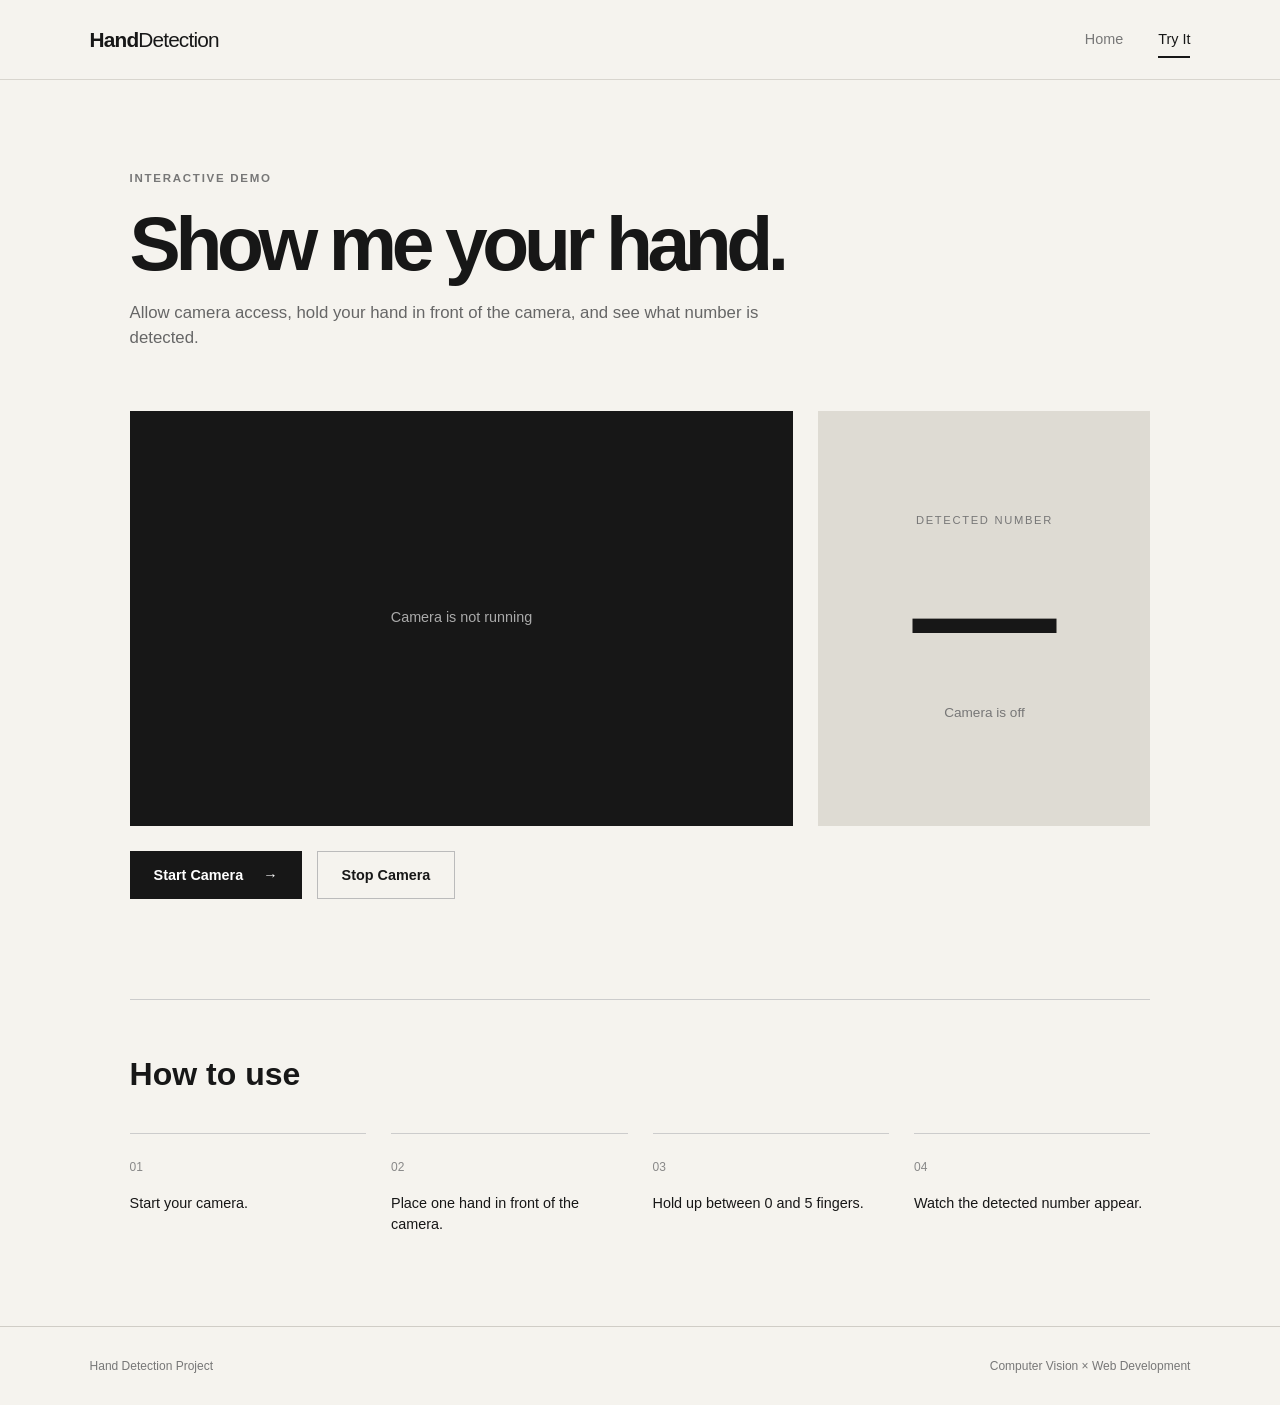
==== play.html @ 30af3331 "initial frontend done" ====
<!DOCTYPE html>
<html lang="en">
<head>
    <meta charset="UTF-8">
    <meta name="viewport" content="width=device-width, initial-scale=1.0">

    <title>Try It — Hand Detection</title>

    <link rel="stylesheet" href="style.css">
</head>

<body>

    <!-- Navigation -->
    <header class="navbar">
        <a href="index.html" class="logo">Hand<span>Detection</span></a>

        <nav>
            <a href="index.html" class="nav-link">Home</a>
            <a href="play.html" class="nav-link active">Try It</a>
        </nav>
    </header>


    <main>

        <section class="play-section">

            <div class="play-heading">

                <p class="eyebrow">INTERACTIVE DEMO</p>

                <h1>
                    Show me your hand.
                </h1>

                <p>
                    Allow camera access, hold your hand in front of
                    the camera, and see what number is detected.
                </p>

            </div>


            <div class="detector">

                <!-- Camera -->
                <div class="camera-container">

                    <video
                        id="camera"
                        autoplay
                        playsinline>
                    </video>

                    <div id="camera-message" class="camera-message">
                        Camera is not running
                    </div>

                </div>


                <!-- Result -->
                <div class="result-container">

                    <p class="result-label">
                        DETECTED NUMBER
                    </p>

                    <div id="result" class="result-number">
                        —
                    </div>

                    <p id="status" class="status">
                        Camera is off
                    </p>

                </div>

            </div>


            <!-- Controls -->
            <div class="controls">

                <button id="start-camera" class="primary-button button">
                    Start Camera
                    <span>→</span>
                </button>

                <button id="stop-camera" class="secondary-button button">
                    Stop Camera
                </button>

            </div>


            <!-- Instructions -->
            <div class="instructions">

                <h2>How to use</h2>

                <div class="instruction-list">

                    <div>
                        <span>01</span>
                        <p>Start your camera.</p>
                    </div>

                    <div>
                        <span>02</span>
                        <p>Place one hand in front of the camera.</p>
                    </div>

                    <div>
                        <span>03</span>
                        <p>Hold up between 0 and 5 fingers.</p>
                    </div>

                    <div>
                        <span>04</span>
                        <p>Watch the detected number appear.</p>
                    </div>

                </div>

            </div>

        </section>

    </main>


    <footer>
        <p>Hand Detection Project</p>
        <p>Computer Vision × Web Development</p>
    </footer>


    <script src="play.js"></script>

</body>
</html>
---- style.css ----
/* =========================
   GENERAL
========================= */

* {
    margin: 0;
    padding: 0;
    box-sizing: border-box;
}

html {
    scroll-behavior: smooth;
}

body {
    font-family: Arial, Helvetica, sans-serif;
    background: #f5f3ee;
    color: #171717;
    line-height: 1.5;
}

a {
    text-decoration: none;
    color: inherit;
}


/* =========================
   NAVIGATION
========================= */

.navbar {
    height: 80px;
    padding: 0 7%;
    display: flex;
    justify-content: space-between;
    align-items: center;

    border-bottom: 1px solid #d8d5ce;

    background: #f5f3ee;
}

.logo {
    font-size: 1.3rem;
    font-weight: 700;
    letter-spacing: -0.04em;
}

.logo span {
    font-weight: 400;
}

nav {
    display: flex;
    gap: 35px;
}

.nav-link {
    position: relative;

    font-size: 0.9rem;
    color: #777;

    transition: color 0.2s ease;
}

.nav-link:hover,
.nav-link.active {
    color: #171717;
}

.nav-link.active::after {
    content: "";

    position: absolute;

    left: 0;
    right: 0;
    bottom: -8px;

    height: 2px;

    background: #171717;
}


/* =========================
   GENERAL ELEMENTS
========================= */

.eyebrow {
    margin-bottom: 20px;

    font-size: 0.72rem;
    font-weight: 700;
    letter-spacing: 0.15em;

    color: #777;
}

.primary-button,
.secondary-button {
    display: inline-flex;
    align-items: center;
    gap: 20px;

    padding: 15px 24px;

    border: none;

    font-size: 0.9rem;
    font-weight: 600;

    cursor: pointer;

    transition:
        transform 0.2s ease,
        background 0.2s ease;
}

.primary-button {
    background: #171717;
    color: white;
}

.primary-button:hover {
    transform: translateY(-3px);
    background: #333;
}

.secondary-button {
    background: transparent;
    color: #171717;

    border: 1px solid #bbb;
}

.secondary-button:hover {
    transform: translateY(-3px);
    background: #e9e6df;
}


/* =========================
   HERO
========================= */

.hero {
    min-height: calc(100vh - 80px);

    padding: 100px 7%;

    display: grid;
    grid-template-columns: 1fr 1fr;

    align-items: center;

    gap: 80px;
}

.hero-content h1 {
    max-width: 700px;

    font-size: clamp(3.5rem, 7vw, 7rem);
    line-height: 0.95;
    letter-spacing: -0.07em;

    margin-bottom: 35px;
}

.hero-description {
    max-width: 500px;

    margin-bottom: 40px;

    font-size: 1.1rem;
    color: #666;
}


/* =========================
   HERO VISUAL
========================= */

.hero-visual {
    position: relative;

    min-height: 500px;

    display: flex;
    align-items: center;
    justify-content: center;
}

.hand-card {
    position: relative;

    width: 360px;
    height: 360px;

    display: flex;
    align-items: center;
    justify-content: center;

    background: #dedbd3;

    border-radius: 50%;
}

.hand-placeholder {
    font-size: 12rem;
    filter: grayscale(1);
}

.number-display {
    position: absolute;

    right: 5%;
    top: 8%;

    width: 130px;
    height: 130px;

    display: flex;
    flex-direction: column;
    justify-content: center;
    align-items: center;

    background: #171717;
    color: white;

    z-index: 2;
}

.number-label {
    font-size: 0.6rem;
    letter-spacing: 0.15em;
    color: #aaa;
}

.big-number {
    font-size: 4rem;
    font-weight: 700;
    line-height: 1;
}

.landmark-dot {
    position: absolute;

    width: 10px;
    height: 10px;

    background: #171717;

    border-radius: 50%;
}

.dot-1 {
    top: 28%;
    left: 42%;
}

.dot-2 {
    top: 42%;
    left: 27%;
}

.dot-3 {
    top: 54%;
    left: 65%;
}

.dot-4 {
    bottom: 28%;
    left: 48%;
}

.dot-5 {
    bottom: 20%;
    right: 25%;
}


/* =========================
   HOW IT WORKS
========================= */

.how-section {
    padding: 120px 7%;

    background: #171717;
    color: white;
}

.section-heading h2,
.tech-section h2,
.cta-section h2 {
    font-size: clamp(3rem, 5vw, 5rem);

    line-height: 0.95;
    letter-spacing: -0.06em;
}

.steps {
    margin-top: 90px;

    display: grid;
    grid-template-columns: repeat(4, 1fr);

    gap: 30px;
}

.step {
    padding-top: 25px;

    border-top: 1px solid #555;
}

.step-number {
    color: #888;

    font-size: 0.8rem;
}

.step h3 {
    margin: 25px 0 15px;

    font-size: 1.5rem;
}

.step p {
    color: #aaa;
    font-size: 0.95rem;
}


/* =========================
   TECHNOLOGY
========================= */

.tech-section {
    padding: 120px 7%;

    display: grid;
    grid-template-columns: 1fr 1fr;

    gap: 100px;
}

.tech-list {
    display: grid;
    grid-template-columns: 1fr 1fr;
}

.tech-item {
    padding: 25px 0;

    border-top: 1px solid #ccc;
}

.tech-item span {
    display: block;

    margin-bottom: 15px;

    color: #888;
    font-size: 0.75rem;
}

.tech-item strong {
    font-size: 1.2rem;
}

.tech-item p {
    margin-top: 5px;

    color: #777;
    font-size: 0.85rem;
}


/* =========================
   CTA
========================= */

.cta-section {
    padding: 140px 7%;

    text-align: center;

    background: #dedbd3;
}

.cta-section .eyebrow {
    margin-bottom: 30px;
}

.cta-section h2 {
    margin-bottom: 45px;
}


/* =========================
   PLAY PAGE
========================= */

.play-section {
    max-width: 1200px;

    margin: auto;

    padding: 90px 7%;
}

.play-heading {
    max-width: 700px;

    margin-bottom: 60px;
}

.play-heading h1 {
    margin-bottom: 20px;

    font-size: clamp(3rem, 6vw, 6rem);
    line-height: 0.95;

    letter-spacing: -0.07em;
}

.play-heading p:not(.eyebrow) {
    color: #666;
    font-size: 1.05rem;
}

.detector {
    display: grid;
    grid-template-columns: 2fr 1fr;

    gap: 25px;
}

.camera-container {
    position: relative;

    aspect-ratio: 16 / 10;

    overflow: hidden;

    background: #171717;
}

#camera {
    width: 100%;
    height: 100%;

    object-fit: cover;

    transform: scaleX(-1);
}

.camera-message {
    position: absolute;

    left: 50%;
    top: 50%;

    transform: translate(-50%, -50%);

    color: #aaa;

    font-size: 0.9rem;
}

.result-container {
    min-height: 300px;

    padding: 40px;

    display: flex;
    flex-direction: column;

    justify-content: center;
    align-items: center;

    background: #dedbd3;
}

.result-label {
    font-size: 0.7rem;
    letter-spacing: 0.15em;

    color: #777;
}

.result-number {
    margin: 15px 0;

    font-size: 9rem;
    line-height: 1;

    font-weight: 700;
}

.status {
    color: #777;
    font-size: 0.85rem;
}

.controls {
    margin-top: 25px;

    display: flex;
    gap: 15px;
}

.button {
    font-family: inherit;
}

.instructions {
    margin-top: 100px;

    padding-top: 50px;

    border-top: 1px solid #ccc;
}

.instructions h2 {
    margin-bottom: 35px;

    font-size: 2rem;
}

.instruction-list {
    display: grid;
    grid-template-columns: repeat(4, 1fr);

    gap: 25px;
}

.instruction-list div {
    padding-top: 20px;

    border-top: 1px solid #ccc;
}

.instruction-list span {
    color: #888;
    font-size: 0.75rem;
}

.instruction-list p {
    margin-top: 15px;

    font-size: 0.9rem;
}


/* =========================
   FOOTER
========================= */

footer {
    padding: 30px 7%;

    display: flex;
    justify-content: space-between;

    border-top: 1px solid #d0cdc6;

    color: #777;

    font-size: 0.75rem;
}


/* =========================
   MOBILE
========================= */

@media (max-width: 800px) {

    .navbar {
        padding: 0 5%;
    }

    .hero {
        padding: 70px 5%;

        grid-template-columns: 1fr;

        gap: 40px;
    }

    .hero-content h1 {
        font-size: 4rem;
    }

    .hero-visual {
        min-height: 350px;
    }

    .hand-card {
        width: 280px;
        height: 280px;
    }

    .hand-placeholder {
        font-size: 9rem;
    }

    .number-display {
        width: 100px;
        height: 100px;
    }

    .big-number {
        font-size: 3rem;
    }

    .steps {
        grid-template-columns: 1fr 1fr;
    }

    .tech-section {
        grid-template-columns: 1fr;

        gap: 60px;
    }

    .detector {
        grid-template-columns: 1fr;
    }

    .instruction-list {
        grid-template-columns: 1fr 1fr;
    }

    footer {
        flex-direction: column;
        gap: 10px;
    }
}

@media (max-width: 500px) {

    nav {
        gap: 15px;
    }

    .hero-content h1 {
        font-size: 3.2rem;
    }

    .steps {
        grid-template-columns: 1fr;
    }

    .tech-list {
        grid-template-columns: 1fr;
    }

    .instruction-list {
        grid-template-columns: 1fr;
    }

    .controls {
        flex-direction: column;
    }

    .button {
        justify-content: center;
    }
}
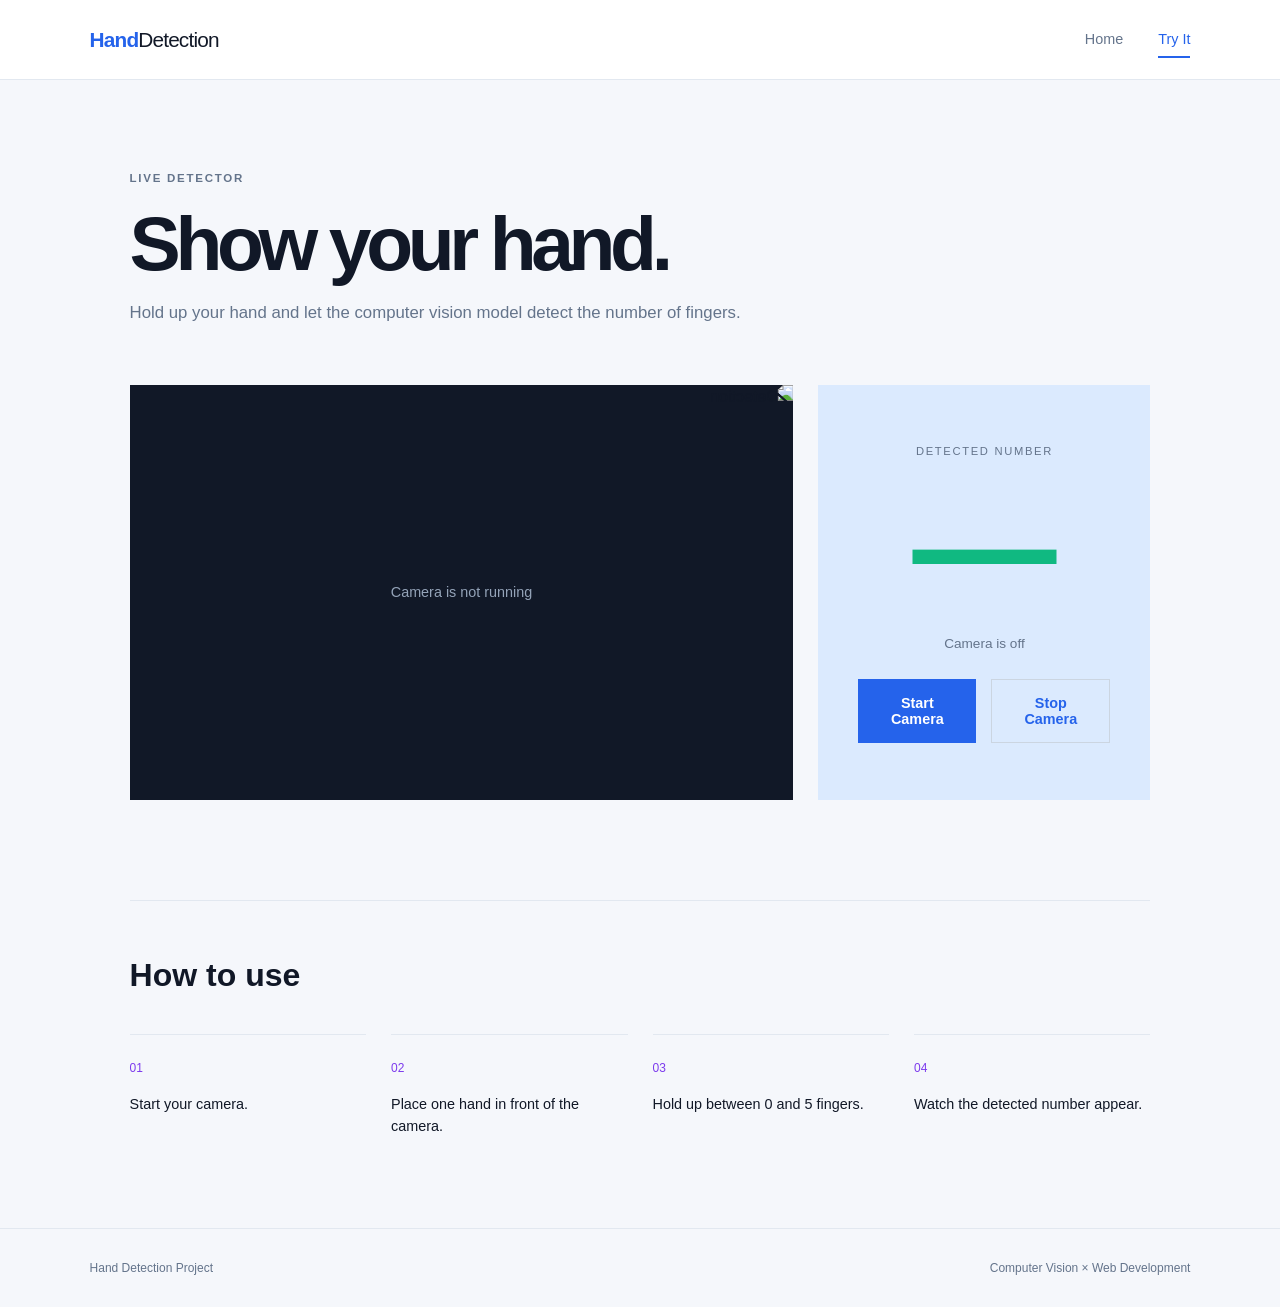
==== commit a86667fd: "Connect frontend to backend API" ====
--- a/play.html
+++ b/play.html
@@ -1,5 +1,6 @@
 <!DOCTYPE html>
 <html lang="en">
+
 <head>
     <meta charset="UTF-8">
     <meta name="viewport" content="width=device-width, initial-scale=1.0">
@@ -13,7 +14,9 @@
 
     <!-- Navigation -->
     <header class="navbar">
-        <a href="index.html" class="logo">Hand<span>Detection</span></a>
+        <a href="index.html" class="logo">
+            Hand<span>Detection</span>
+        </a>
 
         <nav>
             <a href="index.html" class="nav-link">Home</a>
@@ -22,26 +25,29 @@
     </header>
 
 
+    <!-- Main Content -->
     <main>
 
         <section class="play-section">
 
+            <!-- Heading -->
             <div class="play-heading">
 
-                <p class="eyebrow">INTERACTIVE DEMO</p>
+                <p class="eyebrow">LIVE DETECTOR</p>
 
                 <h1>
-                    Show me your hand.
+                    Show your hand.
                 </h1>
 
                 <p>
-                    Allow camera access, hold your hand in front of
-                    the camera, and see what number is detected.
+                    Hold up your hand and let the computer
+                    vision model detect the number of fingers.
                 </p>
 
             </div>
 
 
+            <!-- Detector -->
             <div class="detector">
 
                 <!-- Camera -->
@@ -53,7 +59,13 @@
                         playsinline>
                     </video>
 
-                    <div id="camera-message" class="camera-message">
+                    <img
+                        id="detection-overlay"
+                        alt="Detection">
+
+                    <div
+                        id="camera-message"
+                        class="camera-message">
                         Camera is not running
                     </div>
 
@@ -63,36 +75,49 @@
                 <!-- Result -->
                 <div class="result-container">
 
-                    <p class="result-label">
+                    <div class="result-label">
                         DETECTED NUMBER
-                    </p>
+                    </div>
 
-                    <div id="result" class="result-number">
+                    <div
+                        id="result"
+                        class="result-number">
                         —
                     </div>
 
-                    <p id="status" class="status">
+                    <div
+                        id="status"
+                        class="status">
                         Camera is off
-                    </p>
+                    </div>
+
+                    <!-- Controls -->
+                    <div class="controls">
+
+                        <button
+                            id="start-camera"
+                            class="primary-button button">
+                            Start Camera
+                        </button>
+
+                        <button
+                            id="stop-camera"
+                            class="secondary-button button">
+                            Stop Camera
+                        </button>
+
+                    </div>
 
                 </div>
 
             </div>
 
 
-            <!-- Controls -->
-            <div class="controls">
-
-                <button id="start-camera" class="primary-button button">
-                    Start Camera
-                    <span>→</span>
-                </button>
-
-                <button id="stop-camera" class="secondary-button button">
-                    Stop Camera
-                </button>
-
-            </div>
+            <!-- Hidden canvas used to capture frames -->
+            <canvas
+                id="canvas"
+                style="display: none;">
+            </canvas>
 
 
             <!-- Instructions -->
@@ -131,9 +156,13 @@
     </main>
 
 
+    <!-- Footer -->
     <footer>
+
         <p>Hand Detection Project</p>
+
         <p>Computer Vision × Web Development</p>
+
     </footer>
 
 
--- a/style.css
+++ b/style.css
@@ -13,9 +13,9 @@
 }
 
 body {
-    font-family: Arial, Helvetica, sans-serif;
-    background: #f5f3ee;
-    color: #171717;
+    font-family: Asap Sharp, Helvetica, sans-serif;
+    background: #f5f7fb;
+    color: #111827;
     line-height: 1.5;
 }
 
@@ -36,19 +36,22 @@
     justify-content: space-between;
     align-items: center;
 
-    border-bottom: 1px solid #d8d5ce;
-
-    background: #f5f3ee;
+    border-bottom: 1px solid #e2e8f0;
+
+    background: #ffffff;
 }
 
 .logo {
     font-size: 1.3rem;
     font-weight: 700;
     letter-spacing: -0.04em;
+
+    color: #2563eb;
 }
 
 .logo span {
     font-weight: 400;
+    color: #111827;
 }
 
 nav {
@@ -60,14 +63,14 @@
     position: relative;
 
     font-size: 0.9rem;
-    color: #777;
+    color: #64748b;
 
     transition: color 0.2s ease;
 }
 
 .nav-link:hover,
 .nav-link.active {
-    color: #171717;
+    color: #2563eb;
 }
 
 .nav-link.active::after {
@@ -81,7 +84,7 @@
 
     height: 2px;
 
-    background: #171717;
+    background: #2563eb;
 }
 
 
@@ -96,7 +99,7 @@
     font-weight: 700;
     letter-spacing: 0.15em;
 
-    color: #777;
+    color: #64748b;
 }
 
 .primary-button,
@@ -120,25 +123,25 @@
 }
 
 .primary-button {
-    background: #171717;
+    background: #2563eb;
     color: white;
 }
 
 .primary-button:hover {
     transform: translateY(-3px);
-    background: #333;
+    background: #1d4ed8;
 }
 
 .secondary-button {
     background: transparent;
-    color: #171717;
-
-    border: 1px solid #bbb;
+    color: #2563eb;
+
+    border: 1px solid #cbd5e1;
 }
 
 .secondary-button:hover {
     transform: translateY(-3px);
-    background: #e9e6df;
+    background: #eff6ff;
 }
 
 
@@ -149,14 +152,14 @@
 .hero {
     min-height: calc(100vh - 80px);
 
-    padding: 100px 7%;
+    padding: 70px 7%;
 
     display: grid;
     grid-template-columns: 1fr 1fr;
 
     align-items: center;
 
-    gap: 80px;
+    gap: 60px;
 }
 
 .hero-content h1 {
@@ -175,7 +178,7 @@
     margin-bottom: 40px;
 
     font-size: 1.1rem;
-    color: #666;
+    color: #64748b;
 }
 
 
@@ -186,7 +189,7 @@
 .hero-visual {
     position: relative;
 
-    min-height: 500px;
+    min-height: 420px;
 
     display: flex;
     align-items: center;
@@ -196,14 +199,14 @@
 .hand-card {
     position: relative;
 
-    width: 360px;
-    height: 360px;
+    width: 330px;
+    height: 330px;
 
     display: flex;
     align-items: center;
     justify-content: center;
 
-    background: #dedbd3;
+    background: #dbeafe;
 
     border-radius: 50%;
 }
@@ -227,7 +230,7 @@
     justify-content: center;
     align-items: center;
 
-    background: #171717;
+    background: #7c3aed;
     color: white;
 
     z-index: 2;
@@ -236,7 +239,7 @@
 .number-label {
     font-size: 0.6rem;
     letter-spacing: 0.15em;
-    color: #aaa;
+    color: #ddd6fe;
 }
 
 .big-number {
@@ -251,7 +254,7 @@
     width: 10px;
     height: 10px;
 
-    background: #171717;
+    background: #7c3aed;
 
     border-radius: 50%;
 }
@@ -287,9 +290,9 @@
 ========================= */
 
 .how-section {
-    padding: 120px 7%;
-
-    background: #171717;
+    padding: 80px 7%;
+
+    background: #111827;
     color: white;
 }
 
@@ -303,7 +306,7 @@
 }
 
 .steps {
-    margin-top: 90px;
+    margin-top: 55px;
 
     display: grid;
     grid-template-columns: repeat(4, 1fr);
@@ -314,11 +317,11 @@
 .step {
     padding-top: 25px;
 
-    border-top: 1px solid #555;
+    border-top: 1px solid #374151;
 }
 
 .step-number {
-    color: #888;
+    color: #60a5fa;
 
     font-size: 0.8rem;
 }
@@ -330,7 +333,7 @@
 }
 
 .step p {
-    color: #aaa;
+    color: #cbd5e1;
     font-size: 0.95rem;
 }
 
@@ -340,12 +343,12 @@
 ========================= */
 
 .tech-section {
-    padding: 120px 7%;
+    padding: 80px 7%;
 
     display: grid;
     grid-template-columns: 1fr 1fr;
 
-    gap: 100px;
+    gap: 70px;
 }
 
 .tech-list {
@@ -356,7 +359,7 @@
 .tech-item {
     padding: 25px 0;
 
-    border-top: 1px solid #ccc;
+    border-top: 1px solid #e2e8f0;
 }
 
 .tech-item span {
@@ -364,7 +367,7 @@
 
     margin-bottom: 15px;
 
-    color: #888;
+    color: #7c3aed;
     font-size: 0.75rem;
 }
 
@@ -375,29 +378,8 @@
 .tech-item p {
     margin-top: 5px;
 
-    color: #777;
+    color: #64748b;
     font-size: 0.85rem;
-}
-
-
-/* =========================
-   CTA
-========================= */
-
-.cta-section {
-    padding: 140px 7%;
-
-    text-align: center;
-
-    background: #dedbd3;
-}
-
-.cta-section .eyebrow {
-    margin-bottom: 30px;
-}
-
-.cta-section h2 {
-    margin-bottom: 45px;
 }
 
 
@@ -429,7 +411,7 @@
 }
 
 .play-heading p:not(.eyebrow) {
-    color: #666;
+    color: #64748b;
     font-size: 1.05rem;
 }
 
@@ -447,7 +429,23 @@
 
     overflow: hidden;
 
-    background: #171717;
+    background: #111827;
+}
+
+#detection-overlay {
+    position: absolute;
+
+    top: 0;
+    left: 0;
+
+    width: 100%;
+    height: 100%;
+
+    object-fit: cover;
+
+    pointer-events: none;
+
+    transform: scaleX(-1);
 }
 
 #camera {
@@ -467,7 +465,7 @@
 
     transform: translate(-50%, -50%);
 
-    color: #aaa;
+    color: #94a3b8;
 
     font-size: 0.9rem;
 }
@@ -483,14 +481,14 @@
     justify-content: center;
     align-items: center;
 
-    background: #dedbd3;
+    background: #dbeafe;
 }
 
 .result-label {
     font-size: 0.7rem;
     letter-spacing: 0.15em;
 
-    color: #777;
+    color: #64748b;
 }
 
 .result-number {
@@ -500,10 +498,12 @@
     line-height: 1;
 
     font-weight: 700;
+
+    color: #10b981;
 }
 
 .status {
-    color: #777;
+    color: #64748b;
     font-size: 0.85rem;
 }
 
@@ -523,7 +523,7 @@
 
     padding-top: 50px;
 
-    border-top: 1px solid #ccc;
+    border-top: 1px solid #e2e8f0;
 }
 
 .instructions h2 {
@@ -542,11 +542,11 @@
 .instruction-list div {
     padding-top: 20px;
 
-    border-top: 1px solid #ccc;
+    border-top: 1px solid #e2e8f0;
 }
 
 .instruction-list span {
-    color: #888;
+    color: #7c3aed;
     font-size: 0.75rem;
 }
 
@@ -567,9 +567,9 @@
     display: flex;
     justify-content: space-between;
 
-    border-top: 1px solid #d0cdc6;
-
-    color: #777;
+    border-top: 1px solid #e2e8f0;
+
+    color: #64748b;
 
     font-size: 0.75rem;
 }
